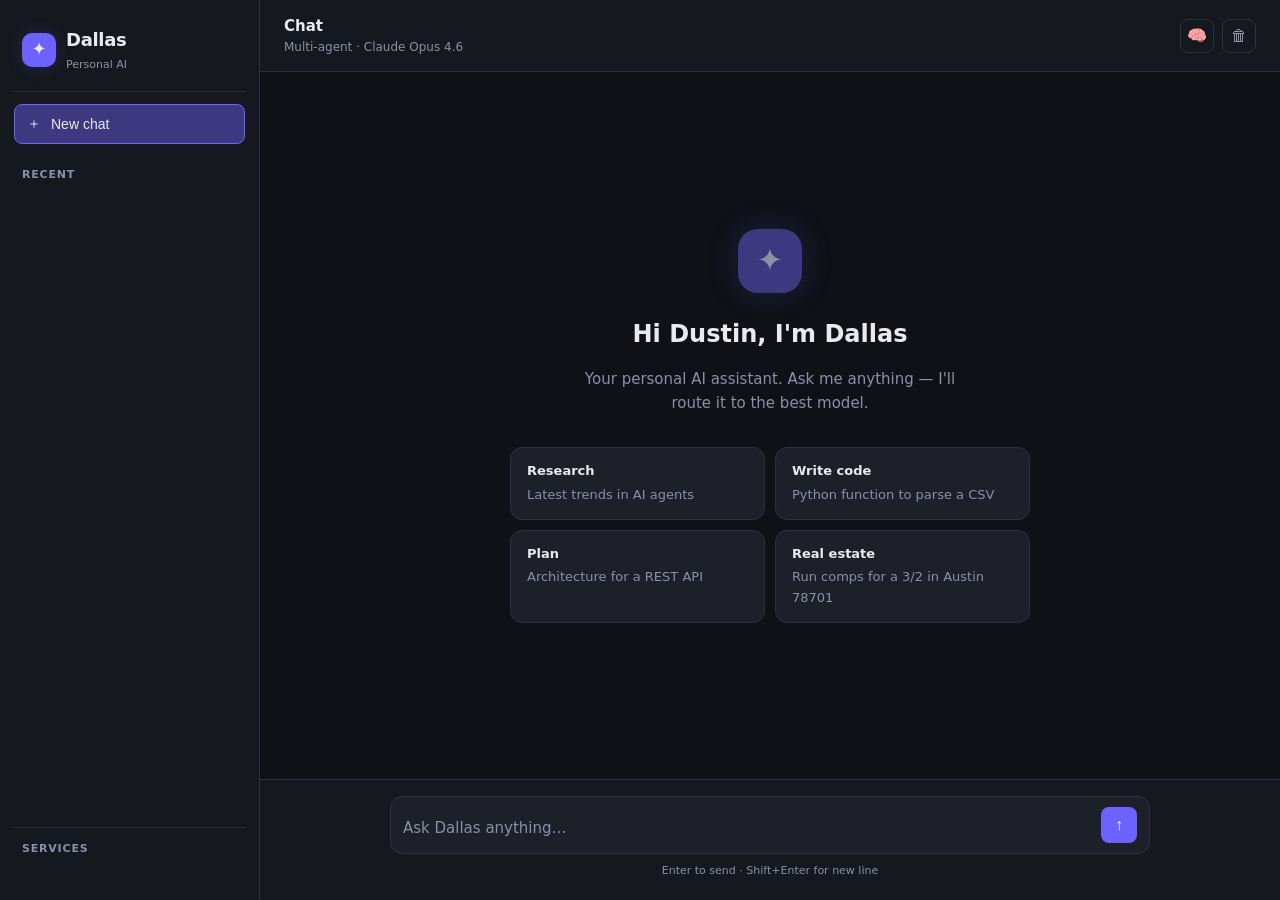
==== agent_os/web/static/index.html @ 4d8d3c74 "Add personal AI assistant web UI - web/app.py: FastAPI server wrapping the Dallas engine   - POST /a" ====
<!DOCTYPE html>
<html lang="en">
<head>
  <meta charset="UTF-8" />
  <meta name="viewport" content="width=device-width, initial-scale=1.0" />
  <title>Dallas — Personal AI</title>
  <style>
    /* ── Reset & base ─────────────────────────────────────────────────── */
    *, *::before, *::after { box-sizing: border-box; margin: 0; padding: 0; }

    :root {
      --bg:          #0f1117;
      --sidebar-bg:  #16181f;
      --surface:     #1e2029;
      --surface2:    #262830;
      --border:      #2e3040;
      --text:        #e8eaf0;
      --text-muted:  #8b8fa8;
      --accent:      #6c63ff;
      --accent-dim:  #3d3880;
      --accent-glow: rgba(108, 99, 255, 0.18);
      --user-bg:     #6c63ff;
      --success:     #34d399;
      --warning:     #fbbf24;
      --error:       #f87171;
      --radius:      12px;
      --radius-sm:   8px;
      --font:        -apple-system, BlinkMacSystemFont, "Segoe UI", system-ui, sans-serif;
      --mono:        "SF Mono", "Fira Code", "Cascadia Code", Consolas, monospace;
    }

    html, body { height: 100%; overflow: hidden; }

    body {
      background: var(--bg);
      color: var(--text);
      font-family: var(--font);
      font-size: 15px;
      line-height: 1.6;
      display: flex;
    }

    /* ── Sidebar ──────────────────────────────────────────────────────── */
    #sidebar {
      width: 260px;
      min-width: 260px;
      background: var(--sidebar-bg);
      border-right: 1px solid var(--border);
      display: flex;
      flex-direction: column;
      padding: 20px 14px;
      gap: 8px;
      overflow-y: auto;
    }

    .sidebar-logo {
      display: flex;
      align-items: center;
      gap: 10px;
      padding: 6px 8px 18px;
      border-bottom: 1px solid var(--border);
      margin-bottom: 4px;
    }

    .logo-icon {
      width: 34px; height: 34px;
      background: var(--accent);
      border-radius: 10px;
      display: flex; align-items: center; justify-content: center;
      font-size: 18px;
      flex-shrink: 0;
      box-shadow: 0 0 16px var(--accent-glow);
    }

    .logo-text { font-size: 18px; font-weight: 700; letter-spacing: -0.3px; }
    .logo-sub  { font-size: 11px; color: var(--text-muted); margin-top: 1px; }

    .sidebar-btn {
      display: flex;
      align-items: center;
      gap: 10px;
      padding: 10px 12px;
      border-radius: var(--radius-sm);
      border: 1px solid var(--border);
      background: transparent;
      color: var(--text);
      font-size: 14px;
      cursor: pointer;
      transition: background 0.15s, border-color 0.15s;
      width: 100%;
      text-align: left;
    }
    .sidebar-btn:hover { background: var(--surface2); border-color: var(--accent-dim); }
    .sidebar-btn.active { background: var(--accent-dim); border-color: var(--accent); }

    .sidebar-section {
      font-size: 11px;
      font-weight: 600;
      color: var(--text-muted);
      text-transform: uppercase;
      letter-spacing: 0.8px;
      padding: 14px 8px 6px;
    }

    #history-list { display: flex; flex-direction: column; gap: 2px; }

    .history-item {
      padding: 8px 12px;
      border-radius: var(--radius-sm);
      font-size: 13px;
      color: var(--text-muted);
      cursor: pointer;
      white-space: nowrap;
      overflow: hidden;
      text-overflow: ellipsis;
      transition: background 0.15s, color 0.15s;
    }
    .history-item:hover { background: var(--surface2); color: var(--text); }

    .sidebar-footer {
      margin-top: auto;
      padding-top: 12px;
      border-top: 1px solid var(--border);
      display: flex;
      flex-direction: column;
      gap: 6px;
    }

    #health-bar {
      display: flex;
      flex-wrap: wrap;
      gap: 5px;
      padding: 8px 0 2px;
    }

    .health-dot {
      font-size: 11px;
      padding: 2px 8px;
      border-radius: 20px;
      border: 1px solid var(--border);
      color: var(--text-muted);
      background: var(--surface);
    }
    .health-dot.ok  { color: var(--success); border-color: var(--success); }
    .health-dot.off { color: var(--text-muted); opacity: 0.5; }

    /* ── Main area ────────────────────────────────────────────────────── */
    #main {
      flex: 1;
      display: flex;
      flex-direction: column;
      overflow: hidden;
    }

    #topbar {
      display: flex;
      align-items: center;
      justify-content: space-between;
      padding: 14px 24px;
      border-bottom: 1px solid var(--border);
      background: var(--sidebar-bg);
      flex-shrink: 0;
    }

    #topbar-title { font-weight: 600; font-size: 15px; }
    #topbar-subtitle { font-size: 12px; color: var(--text-muted); }

    .topbar-actions { display: flex; gap: 8px; }

    .icon-btn {
      width: 34px; height: 34px;
      border-radius: var(--radius-sm);
      border: 1px solid var(--border);
      background: transparent;
      color: var(--text-muted);
      cursor: pointer;
      display: flex; align-items: center; justify-content: center;
      font-size: 16px;
      transition: background 0.15s, color 0.15s;
    }
    .icon-btn:hover { background: var(--surface2); color: var(--text); }

    /* ── Messages ─────────────────────────────────────────────────────── */
    #messages {
      flex: 1;
      overflow-y: auto;
      padding: 28px 0;
      scroll-behavior: smooth;
    }

    #messages::-webkit-scrollbar { width: 6px; }
    #messages::-webkit-scrollbar-track { background: transparent; }
    #messages::-webkit-scrollbar-thumb { background: var(--border); border-radius: 3px; }

    .msg-row {
      display: flex;
      padding: 6px 24px;
      max-width: 900px;
      margin: 0 auto;
      width: 100%;
      animation: fadein 0.2s ease;
    }

    @keyframes fadein { from { opacity: 0; transform: translateY(6px); } to { opacity: 1; transform: none; } }

    .msg-row.user  { justify-content: flex-end; }
    .msg-row.ai    { justify-content: flex-start; }

    .msg-bubble {
      max-width: 74%;
      padding: 13px 17px;
      border-radius: var(--radius);
      font-size: 15px;
      line-height: 1.65;
      word-break: break-word;
    }

    .msg-row.user .msg-bubble {
      background: var(--user-bg);
      color: #fff;
      border-bottom-right-radius: 4px;
    }

    .msg-row.ai .msg-bubble {
      background: var(--surface);
      border: 1px solid var(--border);
      border-bottom-left-radius: 4px;
      width: 100%;
      max-width: 680px;
    }

    /* code blocks inside AI messages */
    .msg-bubble pre {
      background: var(--bg);
      border: 1px solid var(--border);
      border-radius: var(--radius-sm);
      padding: 14px 16px;
      margin: 10px 0;
      overflow-x: auto;
      font-family: var(--mono);
      font-size: 13px;
      line-height: 1.55;
    }

    .msg-bubble code {
      font-family: var(--mono);
      font-size: 13px;
      background: var(--surface2);
      padding: 2px 6px;
      border-radius: 4px;
    }

    .msg-bubble pre code {
      background: none;
      padding: 0;
    }

    .msg-bubble p { margin: 0 0 8px; }
    .msg-bubble p:last-child { margin-bottom: 0; }
    .msg-bubble ul, .msg-bubble ol { padding-left: 20px; margin: 6px 0; }
    .msg-bubble li { margin: 3px 0; }
    .msg-bubble strong { font-weight: 600; }

    /* metadata footer on AI bubbles */
    .msg-meta {
      display: flex;
      align-items: center;
      gap: 7px;
      flex-wrap: wrap;
      margin-top: 10px;
      padding-top: 10px;
      border-top: 1px solid var(--border);
    }

    .meta-badge {
      font-size: 11px;
      padding: 2px 8px;
      border-radius: 20px;
      border: 1px solid var(--border);
      color: var(--text-muted);
      background: var(--surface2);
      white-space: nowrap;
    }

    .meta-badge.verified   { color: var(--success); border-color: var(--success); }
    .meta-badge.unverified { color: var(--warning); border-color: var(--warning); }
    .meta-badge.provider   { color: #a78bfa; border-color: #a78bfa; }
    .meta-badge.agent      { color: #60a5fa; border-color: #60a5fa; }
    .meta-badge.time       { color: var(--text-muted); }

    /* typing indicator */
    .typing-indicator {
      display: flex;
      align-items: center;
      gap: 5px;
      padding: 13px 17px;
      background: var(--surface);
      border: 1px solid var(--border);
      border-radius: var(--radius);
      border-bottom-left-radius: 4px;
      width: fit-content;
    }

    .typing-dot {
      width: 7px; height: 7px;
      background: var(--text-muted);
      border-radius: 50%;
      animation: bounce 1.2s infinite;
    }
    .typing-dot:nth-child(2) { animation-delay: 0.2s; }
    .typing-dot:nth-child(3) { animation-delay: 0.4s; }

    @keyframes bounce {
      0%, 60%, 100% { transform: translateY(0); opacity: 0.4; }
      30%            { transform: translateY(-5px); opacity: 1; }
    }

    /* welcome screen */
    #welcome {
      display: flex;
      flex-direction: column;
      align-items: center;
      justify-content: center;
      height: 100%;
      gap: 14px;
      color: var(--text-muted);
      text-align: center;
      padding: 40px;
    }

    .welcome-icon {
      width: 64px; height: 64px;
      background: var(--accent-dim);
      border-radius: 20px;
      display: flex; align-items: center; justify-content: center;
      font-size: 32px;
      box-shadow: 0 0 32px var(--accent-glow);
      margin-bottom: 8px;
    }

    .welcome-title { font-size: 24px; font-weight: 700; color: var(--text); }
    .welcome-sub   { font-size: 15px; color: var(--text-muted); max-width: 400px; }

    .suggestion-grid {
      display: grid;
      grid-template-columns: 1fr 1fr;
      gap: 10px;
      margin-top: 18px;
      width: 100%;
      max-width: 520px;
    }

    .suggestion {
      padding: 13px 16px;
      background: var(--surface);
      border: 1px solid var(--border);
      border-radius: var(--radius);
      font-size: 13px;
      color: var(--text-muted);
      cursor: pointer;
      transition: background 0.15s, border-color 0.15s, color 0.15s;
      text-align: left;
    }

    .suggestion:hover {
      background: var(--surface2);
      border-color: var(--accent-dim);
      color: var(--text);
    }

    .suggestion strong { display: block; color: var(--text); font-size: 13px; margin-bottom: 3px; }

    /* ── Input area ───────────────────────────────────────────────────── */
    #input-area {
      padding: 16px 24px 20px;
      border-top: 1px solid var(--border);
      background: var(--sidebar-bg);
      flex-shrink: 0;
    }

    #input-wrap {
      max-width: 760px;
      margin: 0 auto;
      display: flex;
      align-items: flex-end;
      gap: 10px;
      background: var(--surface);
      border: 1px solid var(--border);
      border-radius: var(--radius);
      padding: 10px 12px;
      transition: border-color 0.15s, box-shadow 0.15s;
    }

    #input-wrap:focus-within {
      border-color: var(--accent);
      box-shadow: 0 0 0 3px var(--accent-glow);
    }

    #msg-input {
      flex: 1;
      background: transparent;
      border: none;
      outline: none;
      color: var(--text);
      font-family: var(--font);
      font-size: 15px;
      line-height: 1.5;
      resize: none;
      min-height: 26px;
      max-height: 160px;
      overflow-y: auto;
    }

    #msg-input::placeholder { color: var(--text-muted); }

    #msg-input::-webkit-scrollbar { width: 4px; }
    #msg-input::-webkit-scrollbar-thumb { background: var(--border); border-radius: 2px; }

    #send-btn {
      width: 36px; height: 36px;
      border-radius: var(--radius-sm);
      border: none;
      background: var(--accent);
      color: #fff;
      cursor: pointer;
      display: flex; align-items: center; justify-content: center;
      font-size: 16px;
      flex-shrink: 0;
      transition: background 0.15s, transform 0.1s;
    }

    #send-btn:hover:not(:disabled) { background: #7c74ff; }
    #send-btn:active:not(:disabled) { transform: scale(0.93); }
    #send-btn:disabled { background: var(--accent-dim); cursor: not-allowed; opacity: 0.6; }

    .input-hint {
      font-size: 11px;
      color: var(--text-muted);
      text-align: center;
      margin-top: 8px;
    }

    /* ── Memory panel (slide-in) ──────────────────────────────────────── */
    #memory-panel {
      position: fixed;
      top: 0; right: -420px;
      width: 420px; height: 100%;
      background: var(--sidebar-bg);
      border-left: 1px solid var(--border);
      display: flex; flex-direction: column;
      transition: right 0.3s cubic-bezier(0.4, 0, 0.2, 1);
      z-index: 100;
    }

    #memory-panel.open { right: 0; }

    .panel-header {
      display: flex;
      align-items: center;
      justify-content: space-between;
      padding: 18px 20px;
      border-bottom: 1px solid var(--border);
      font-weight: 600;
    }

    #memory-content {
      flex: 1;
      overflow-y: auto;
      padding: 16px 20px;
      font-family: var(--mono);
      font-size: 12px;
      line-height: 1.7;
      color: var(--text-muted);
      white-space: pre-wrap;
      word-break: break-word;
    }

    /* ── Error toast ──────────────────────────────────────────────────── */
    #toast {
      position: fixed;
      bottom: 30px; left: 50%;
      transform: translateX(-50%) translateY(80px);
      background: var(--error);
      color: #fff;
      padding: 10px 20px;
      border-radius: var(--radius-sm);
      font-size: 14px;
      opacity: 0;
      transition: transform 0.25s, opacity 0.25s;
      z-index: 200;
      pointer-events: none;
    }

    #toast.show {
      transform: translateX(-50%) translateY(0);
      opacity: 1;
    }

    /* ── Responsive ───────────────────────────────────────────────────── */
    @media (max-width: 680px) {
      #sidebar { display: none; }
      .msg-row { padding: 6px 14px; }
      .suggestion-grid { grid-template-columns: 1fr; }
      #memory-panel { width: 100%; }
    }
  </style>
</head>
<body>

<!-- Sidebar -->
<aside id="sidebar">
  <div class="sidebar-logo">
    <div class="logo-icon">✦</div>
    <div>
      <div class="logo-text">Dallas</div>
      <div class="logo-sub">Personal AI</div>
    </div>
  </div>

  <button class="sidebar-btn active" onclick="newChat()">
    <span>＋</span> New chat
  </button>

  <div class="sidebar-section">Recent</div>
  <div id="history-list"></div>

  <div class="sidebar-footer">
    <div class="sidebar-section" style="padding-top:0">Services</div>
    <div id="health-bar"></div>
  </div>
</aside>

<!-- Main -->
<div id="main">
  <div id="topbar">
    <div>
      <div id="topbar-title">Chat</div>
      <div id="topbar-subtitle">Multi-agent · Claude Opus 4.6</div>
    </div>
    <div class="topbar-actions">
      <button class="icon-btn" title="Memory" onclick="toggleMemory()">🧠</button>
      <button class="icon-btn" title="Clear session" onclick="clearSession()">🗑</button>
    </div>
  </div>

  <div id="messages">
    <div id="welcome">
      <div class="welcome-icon">✦</div>
      <div class="welcome-title">Hi Dustin, I'm Dallas</div>
      <div class="welcome-sub">Your personal AI assistant. Ask me anything — I'll route it to the best model.</div>
      <div class="suggestion-grid">
        <div class="suggestion" onclick="sendSuggestion(this)">
          <strong>Research</strong>Latest trends in AI agents
        </div>
        <div class="suggestion" onclick="sendSuggestion(this)">
          <strong>Write code</strong>Python function to parse a CSV
        </div>
        <div class="suggestion" onclick="sendSuggestion(this)">
          <strong>Plan</strong>Architecture for a REST API
        </div>
        <div class="suggestion" onclick="sendSuggestion(this)">
          <strong>Real estate</strong>Run comps for a 3/2 in Austin 78701
        </div>
      </div>
    </div>
  </div>

  <div id="input-area">
    <div id="input-wrap">
      <textarea
        id="msg-input"
        rows="1"
        placeholder="Ask Dallas anything…"
        onkeydown="handleKey(event)"
        oninput="autoResize(this)"
      ></textarea>
      <button id="send-btn" onclick="sendMessage()" title="Send (⌘↵)">↑</button>
    </div>
    <div class="input-hint">Enter to send · Shift+Enter for new line</div>
  </div>
</div>

<!-- Memory panel -->
<div id="memory-panel">
  <div class="panel-header">
    <span>🧠 Memory (claude.md)</span>
    <button class="icon-btn" onclick="toggleMemory()">✕</button>
  </div>
  <div id="memory-content">Loading…</div>
</div>

<!-- Toast -->
<div id="toast"></div>

<script>
  // ── State ────────────────────────────────────────────────────────────
  const messages = []        // {role, content, meta}
  const sessions = JSON.parse(localStorage.getItem("dallas_sessions") || "[]")
  let loading = false

  // ── Init ─────────────────────────────────────────────────────────────
  document.addEventListener("DOMContentLoaded", () => {
    renderHistory()
    checkHealth()
  })

  // ── Health check ─────────────────────────────────────────────────────
  async function checkHealth() {
    try {
      const r = await fetch("/api/health")
      const d = await r.json()
      const bar = document.getElementById("health-bar")
      bar.innerHTML = ""
      const labels = { anthropic: "Claude", openai: "GPT-4o", gemini: "Gemini", bridge: "MLS", zillow: "Zillow" }
      for (const [k, v] of Object.entries(d.keys)) {
        const el = document.createElement("div")
        el.className = `health-dot ${v ? "ok" : "off"}`
        el.textContent = (v ? "● " : "○ ") + labels[k]
        bar.appendChild(el)
      }
    } catch {}
  }

  // ── Send ──────────────────────────────────────────────────────────────
  async function sendMessage() {
    const input = document.getElementById("msg-input")
    const text = input.value.trim()
    if (!text || loading) return

    input.value = ""
    autoResize(input)
    hideWelcome()

    appendMessage("user", text, null)
    messages.push({ role: "user", content: text })

    const typingId = showTyping()
    loading = true
    document.getElementById("send-btn").disabled = true

    try {
      const r = await fetch("/api/chat", {
        method: "POST",
        headers: { "Content-Type": "application/json" },
        body: JSON.stringify({ message: text }),
      })

      if (!r.ok) {
        const err = await r.json().catch(() => ({ detail: r.statusText }))
        throw new Error(err.detail || "Request failed")
      }

      const d = await r.json()

      removeTyping(typingId)

      const meta = {
        provider: d.route_provider,
        model:    d.route_model,
        agent:    d.route_agent,
        verified: d.verified,
        issues:   d.verification_issues,
        elapsed:  d.elapsed_ms,
        score:    d.consensus_score,
      }

      appendMessage("ai", d.output, meta)
      messages.push({ role: "assistant", content: d.output })

      // Save session
      saveSession(text, d.output)

    } catch (e) {
      removeTyping(typingId)
      appendMessage("ai", `⚠️ ${e.message}`, null)
      showToast(e.message)
    } finally {
      loading = false
      document.getElementById("send-btn").disabled = false
      document.getElementById("msg-input").focus()
    }
  }

  function sendSuggestion(el) {
    const strong = el.querySelector("strong")
    const label  = strong ? strong.textContent + ": " : ""
    const rest   = el.childNodes[el.childNodes.length - 1].textContent.trim()
    document.getElementById("msg-input").value = label + rest
    sendMessage()
  }

  // ── Render messages ───────────────────────────────────────────────────
  function appendMessage(role, content, meta) {
    const container = document.getElementById("messages")

    const row = document.createElement("div")
    row.className = `msg-row ${role}`

    const bubble = document.createElement("div")
    bubble.className = "msg-bubble"
    bubble.innerHTML = formatContent(content)

    if (role === "ai" && meta) {
      const metaEl = buildMeta(meta)
      bubble.appendChild(metaEl)
    }

    row.appendChild(bubble)
    container.appendChild(row)
    container.scrollTop = container.scrollHeight
  }

  function buildMeta(m) {
    const div = document.createElement("div")
    div.className = "msg-meta"

    const provBadge = badge(m.provider + " / " + m.model, "provider")
    const agentBadge = badge("agent: " + m.agent, "agent")
    const verBadge  = m.verified
      ? badge("✓ verified", "verified")
      : badge("⚠ unverified", "unverified")
    const timeBadge  = badge(m.elapsed + "ms", "time")

    div.appendChild(provBadge)
    div.appendChild(agentBadge)
    div.appendChild(verBadge)
    div.appendChild(timeBadge)

    if (m.issues && m.issues.length > 0) {
      const issueEl = badge("issues: " + m.issues.join(", "), "unverified")
      div.appendChild(issueEl)
    }

    return div
  }

  function badge(text, cls) {
    const el = document.createElement("span")
    el.className = "meta-badge " + cls
    el.textContent = text
    return el
  }

  function formatContent(text) {
    // Very lightweight markdown: code blocks, inline code, bold
    let s = escapeHtml(text)
    // fenced code blocks
    s = s.replace(/```(\w*)\n([\s\S]*?)```/g, (_, lang, code) =>
      `<pre><code>${code.trimEnd()}</code></pre>`)
    // inline code
    s = s.replace(/`([^`]+)`/g, (_, c) => `<code>${c}</code>`)
    // bold
    s = s.replace(/\*\*(.+?)\*\*/g, "<strong>$1</strong>")
    // line breaks → paragraphs
    s = s.split(/\n\n+/).map(p => `<p>${p.replace(/\n/g, "<br>")}</p>`).join("")
    return s
  }

  function escapeHtml(s) {
    return s.replace(/&/g,"&amp;").replace(/</g,"&lt;").replace(/>/g,"&gt;")
            .replace(/"/g,"&quot;").replace(/'/g,"&#039;")
  }

  // ── Typing indicator ──────────────────────────────────────────────────
  let typingCounter = 0

  function showTyping() {
    const id = "typing-" + (++typingCounter)
    const container = document.getElementById("messages")

    const row = document.createElement("div")
    row.className = "msg-row ai"
    row.id = id

    const bubble = document.createElement("div")
    bubble.className = "typing-indicator"
    for (let i = 0; i < 3; i++) {
      const d = document.createElement("div")
      d.className = "typing-dot"
      bubble.appendChild(d)
    }
    row.appendChild(bubble)
    container.appendChild(row)
    container.scrollTop = container.scrollHeight
    return id
  }

  function removeTyping(id) {
    document.getElementById(id)?.remove()
  }

  // ── Welcome ───────────────────────────────────────────────────────────
  function hideWelcome() {
    const w = document.getElementById("welcome")
    if (w) w.remove()
  }

  // ── New chat ──────────────────────────────────────────────────────────
  function newChat() {
    const container = document.getElementById("messages")
    container.innerHTML = ""
    messages.length = 0

    const w = document.createElement("div")
    w.id = "welcome"
    w.innerHTML = document.querySelector("template#welcome-tpl")?.innerHTML || ""
    // Simpler: just reload
    location.reload()
  }

  // ── Session persistence ────────────────────────────────────────────────
  function saveSession(userMsg, aiMsg) {
    const preview = userMsg.slice(0, 60)
    const existing = sessions.findIndex(s => s.id === currentSessionId)
    if (existing >= 0) {
      sessions[existing].preview = preview
      sessions[existing].ts = Date.now()
    } else {
      sessions.unshift({ id: currentSessionId, preview, ts: Date.now() })
    }
    if (sessions.length > 20) sessions.splice(20)
    localStorage.setItem("dallas_sessions", JSON.stringify(sessions))
    renderHistory()
  }

  const currentSessionId = Date.now().toString()

  function renderHistory() {
    const list = document.getElementById("history-list")
    list.innerHTML = ""
    sessions.slice(0, 12).forEach(s => {
      const el = document.createElement("div")
      el.className = "history-item"
      el.textContent = s.preview || "New chat"
      el.title = s.preview
      list.appendChild(el)
    })
  }

  // ── Memory panel ──────────────────────────────────────────────────────
  let memoryOpen = false

  async function toggleMemory() {
    const panel = document.getElementById("memory-panel")
    memoryOpen = !memoryOpen
    panel.classList.toggle("open", memoryOpen)
    if (memoryOpen) loadMemory()
  }

  async function loadMemory() {
    const el = document.getElementById("memory-content")
    el.textContent = "Loading…"
    try {
      const r = await fetch("/api/memory")
      const d = await r.json()
      el.textContent = d.content || "(empty)"
    } catch {
      el.textContent = "Could not load memory."
    }
  }

  // ── Clear session ─────────────────────────────────────────────────────
  async function clearSession() {
    await fetch("/api/session/clear", { method: "POST" }).catch(() => {})
    location.reload()
  }

  // ── Input helpers ─────────────────────────────────────────────────────
  function handleKey(e) {
    if (e.key === "Enter" && !e.shiftKey) {
      e.preventDefault()
      sendMessage()
    }
  }

  function autoResize(el) {
    el.style.height = "auto"
    el.style.height = Math.min(el.scrollHeight, 160) + "px"
  }

  // ── Toast ──────────────────────────────────────────────────────────────
  function showToast(msg) {
    const el = document.getElementById("toast")
    el.textContent = msg
    el.classList.add("show")
    setTimeout(() => el.classList.remove("show"), 3500)
  }
</script>
</body>
</html>
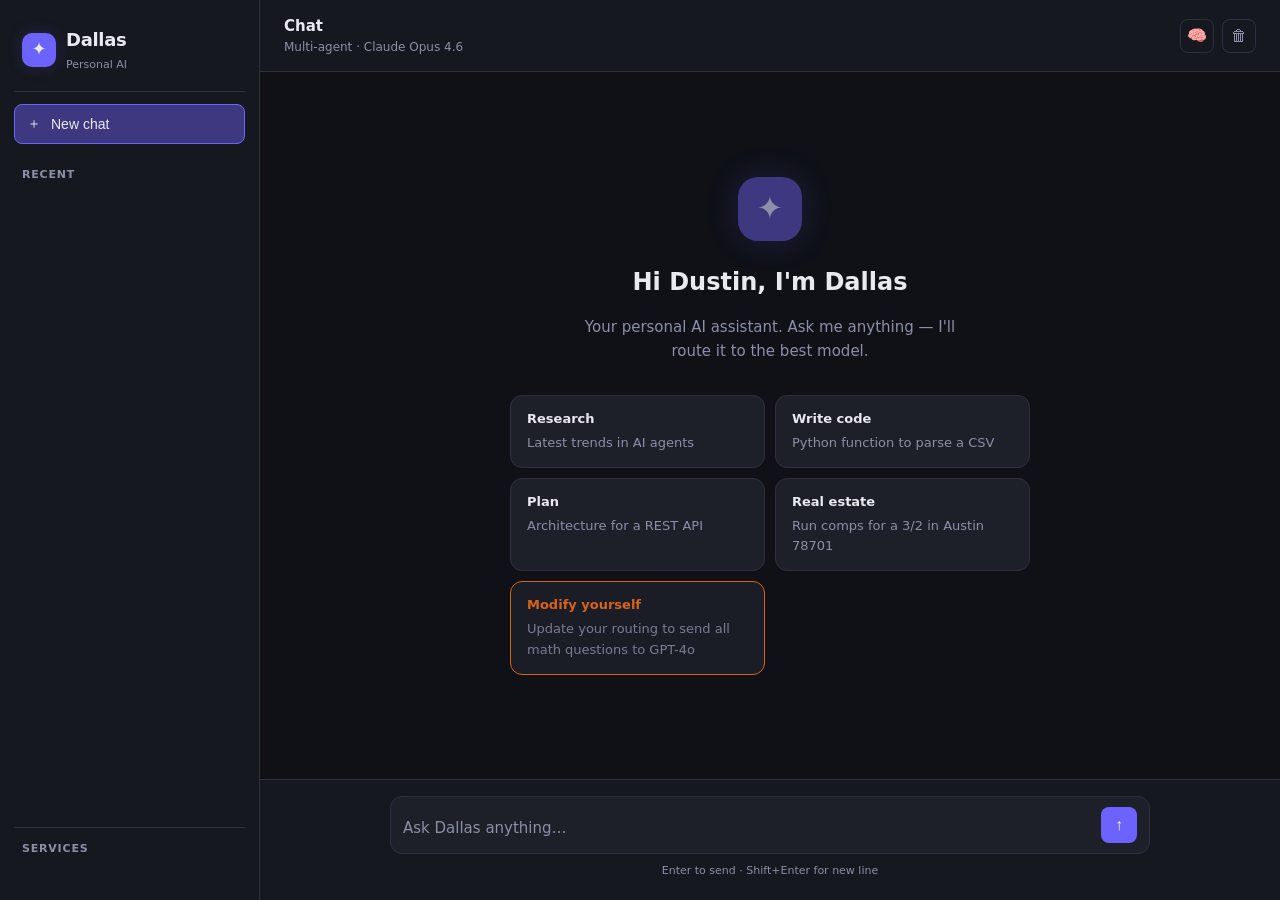
==== commit eb39d042: "Add Dallas self-modification capability Dallas can now edit its own source code at Dustin's explicit" ====
--- a/agent_os/web/static/index.html
+++ b/agent_os/web/static/index.html
@@ -23,6 +23,8 @@
       --success:     #34d399;
       --warning:     #fbbf24;
       --error:       #f87171;
+      --self-mod:    #f97316;
+      --self-mod-dim: rgba(249, 115, 22, 0.15);
       --radius:      12px;
       --radius-sm:   8px;
       --font:        -apple-system, BlinkMacSystemFont, "Segoe UI", system-ui, sans-serif;
@@ -287,6 +289,31 @@
     .meta-badge.provider   { color: #a78bfa; border-color: #a78bfa; }
     .meta-badge.agent      { color: #60a5fa; border-color: #60a5fa; }
     .meta-badge.time       { color: var(--text-muted); }
+    .meta-badge.self-mod   { color: var(--self-mod); border-color: var(--self-mod); background: var(--self-mod-dim); }
+
+    /* self-modification bubble gets an orange left border */
+    .msg-row.ai.self-modified .msg-bubble {
+      border-left: 3px solid var(--self-mod);
+      background: color-mix(in srgb, var(--surface) 92%, var(--self-mod) 8%);
+    }
+
+    /* diff block inside self-mod response */
+    .diff-block {
+      font-family: var(--mono);
+      font-size: 12px;
+      line-height: 1.55;
+      background: var(--bg);
+      border: 1px solid var(--border);
+      border-radius: var(--radius-sm);
+      padding: 12px 14px;
+      margin: 10px 0 0;
+      overflow-x: auto;
+      white-space: pre;
+    }
+
+    .diff-block .diff-add  { color: #86efac; }
+    .diff-block .diff-del  { color: #fca5a5; }
+    .diff-block .diff-meta { color: var(--text-muted); }
 
     /* typing indicator */
     .typing-indicator {
@@ -561,6 +588,9 @@
         <div class="suggestion" onclick="sendSuggestion(this)">
           <strong>Real estate</strong>Run comps for a 3/2 in Austin 78701
         </div>
+        <div class="suggestion" onclick="sendSuggestion(this)" style="border-color: var(--self-mod); opacity:0.85">
+          <strong style="color:var(--self-mod)">Modify yourself</strong>Update your routing to send all math questions to GPT-4o
+        </div>
       </div>
     </div>
   </div>
@@ -611,11 +641,12 @@
       const d = await r.json()
       const bar = document.getElementById("health-bar")
       bar.innerHTML = ""
-      const labels = { anthropic: "Claude", openai: "GPT-4o", gemini: "Gemini", bridge: "MLS", zillow: "Zillow" }
+      const labels = { anthropic: "Claude", openai: "GPT-4o", gemini: "Gemini", bridge: "MLS", zillow: "Zillow", self_modify: "Self-Mod" }
       for (const [k, v] of Object.entries(d.keys)) {
         const el = document.createElement("div")
         el.className = `health-dot ${v ? "ok" : "off"}`
         el.textContent = (v ? "● " : "○ ") + labels[k]
+        if (k === "self_modify" && v) el.style.color = "var(--self-mod)"
         bar.appendChild(el)
       }
     } catch {}
@@ -655,13 +686,14 @@
       removeTyping(typingId)
 
       const meta = {
-        provider: d.route_provider,
-        model:    d.route_model,
-        agent:    d.route_agent,
-        verified: d.verified,
-        issues:   d.verification_issues,
-        elapsed:  d.elapsed_ms,
-        score:    d.consensus_score,
+        provider:     d.route_provider,
+        model:        d.route_model,
+        agent:        d.route_agent,
+        verified:     d.verified,
+        issues:       d.verification_issues,
+        elapsed:      d.elapsed_ms,
+        score:        d.consensus_score,
+        self_modified: d.self_modified,
       }
 
       appendMessage("ai", d.output, meta)
@@ -694,7 +726,8 @@
     const container = document.getElementById("messages")
 
     const row = document.createElement("div")
-    row.className = `msg-row ${role}`
+    const selfMod = role === "ai" && meta && meta.self_modified
+    row.className = `msg-row ${role}${selfMod ? " self-modified" : ""}`
 
     const bubble = document.createElement("div")
     bubble.className = "msg-bubble"
@@ -714,21 +747,17 @@
     const div = document.createElement("div")
     div.className = "msg-meta"
 
-    const provBadge = badge(m.provider + " / " + m.model, "provider")
-    const agentBadge = badge("agent: " + m.agent, "agent")
-    const verBadge  = m.verified
-      ? badge("✓ verified", "verified")
-      : badge("⚠ unverified", "unverified")
-    const timeBadge  = badge(m.elapsed + "ms", "time")
-
-    div.appendChild(provBadge)
-    div.appendChild(agentBadge)
-    div.appendChild(verBadge)
-    div.appendChild(timeBadge)
+    if (m.self_modified) {
+      div.appendChild(badge("⚙ self-modified", "self-mod"))
+    }
+
+    div.appendChild(badge(m.provider + " / " + m.model, "provider"))
+    div.appendChild(badge("agent: " + m.agent, "agent"))
+    div.appendChild(m.verified ? badge("✓ verified", "verified") : badge("⚠ unverified", "unverified"))
+    div.appendChild(badge(m.elapsed + "ms", "time"))
 
     if (m.issues && m.issues.length > 0) {
-      const issueEl = badge("issues: " + m.issues.join(", "), "unverified")
-      div.appendChild(issueEl)
+      div.appendChild(badge("issues: " + m.issues.join(", "), "unverified"))
     }
 
     return div
@@ -742,9 +771,21 @@
   }
 
   function formatContent(text) {
-    // Very lightweight markdown: code blocks, inline code, bold
+    // fenced diff blocks — render with color coding
+    text = text.replace(/```diff\n([\s\S]*?)```/g, (_, diff) => {
+      const lines = diff.trimEnd().split("\n").map(line => {
+        const cls = line.startsWith("+") ? "diff-add"
+                  : line.startsWith("-") ? "diff-del"
+                  : line.startsWith("@@") ? "diff-meta" : ""
+        return cls
+          ? `<span class="${cls}">${escapeHtml(line)}</span>`
+          : escapeHtml(line)
+      })
+      return `<div class="diff-block">${lines.join("\n")}</div>`
+    })
+
     let s = escapeHtml(text)
-    // fenced code blocks
+    // fenced code blocks (non-diff)
     s = s.replace(/```(\w*)\n([\s\S]*?)```/g, (_, lang, code) =>
       `<pre><code>${code.trimEnd()}</code></pre>`)
     // inline code
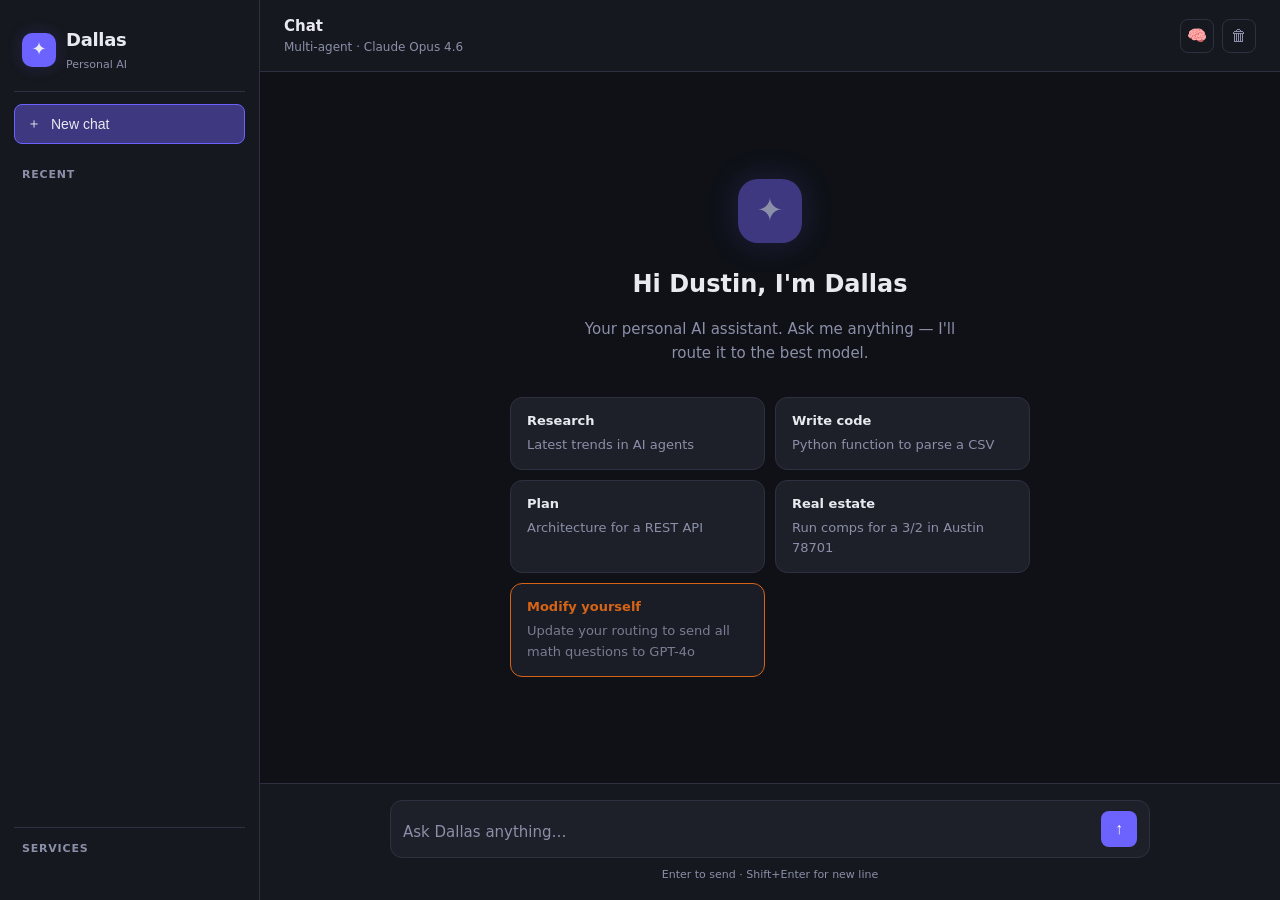
==== commit 31b44fd5: "Add PWA support — Dallas installs as a phone app manifest.json: - App name, theme color (#6c63ff), s" ====
--- a/agent_os/web/static/index.html
+++ b/agent_os/web/static/index.html
@@ -4,6 +4,20 @@
   <meta charset="UTF-8" />
   <meta name="viewport" content="width=device-width, initial-scale=1.0" />
   <title>Dallas — Personal AI</title>
+
+  <!-- PWA -->
+  <link rel="manifest" href="/static/manifest.json" />
+  <meta name="theme-color" content="#6c63ff" />
+
+  <!-- iOS PWA support -->
+  <meta name="apple-mobile-web-app-capable" content="yes" />
+  <meta name="apple-mobile-web-app-status-bar-style" content="black-translucent" />
+  <meta name="apple-mobile-web-app-title" content="Dallas" />
+  <link rel="apple-touch-icon" href="/static/icon-192.svg" />
+
+  <!-- Android -->
+  <meta name="mobile-web-app-capable" content="yes" />
+
   <style>
     /* ── Reset & base ─────────────────────────────────────────────────── */
     *, *::before, *::after { box-sizing: border-box; margin: 0; padding: 0; }
@@ -523,12 +537,29 @@
       opacity: 1;
     }
 
-    /* ── Responsive ───────────────────────────────────────────────────── */
+    /* ── Responsive / Mobile ──────────────────────────────────────────── */
     @media (max-width: 680px) {
       #sidebar { display: none; }
       .msg-row { padding: 6px 14px; }
+      .msg-bubble { max-width: 92%; font-size: 15px; }
+      .msg-row.ai .msg-bubble { max-width: 100%; }
       .suggestion-grid { grid-template-columns: 1fr; }
       #memory-panel { width: 100%; }
+      #topbar { padding: 12px 16px; }
+      #input-area { padding: 12px 14px env(safe-area-inset-bottom, 12px); }
+      #input-wrap { border-radius: 20px; padding: 8px 10px; }
+      #msg-input { font-size: 16px; } /* prevents iOS zoom on focus */
+      #send-btn { width: 40px; height: 40px; border-radius: 50%; font-size: 18px; }
+      .welcome-title { font-size: 20px; }
+      .welcome-sub { font-size: 14px; }
+      .welcome-icon { width: 52px; height: 52px; font-size: 26px; }
+    }
+
+    /* iOS safe area — notch / home bar */
+    @supports (padding-bottom: env(safe-area-inset-bottom)) {
+      #input-area {
+        padding-bottom: max(16px, env(safe-area-inset-bottom));
+      }
     }
   </style>
 </head>
@@ -623,6 +654,13 @@
 <div id="toast"></div>
 
 <script>
+  // ── Service Worker registration ───────────────────────────────────────
+  if ("serviceWorker" in navigator) {
+    window.addEventListener("load", () => {
+      navigator.serviceWorker.register("/static/sw.js").catch(() => {})
+    })
+  }
+
   // ── State ────────────────────────────────────────────────────────────
   const messages = []        // {role, content, meta}
   const sessions = JSON.parse(localStorage.getItem("dallas_sessions") || "[]")
